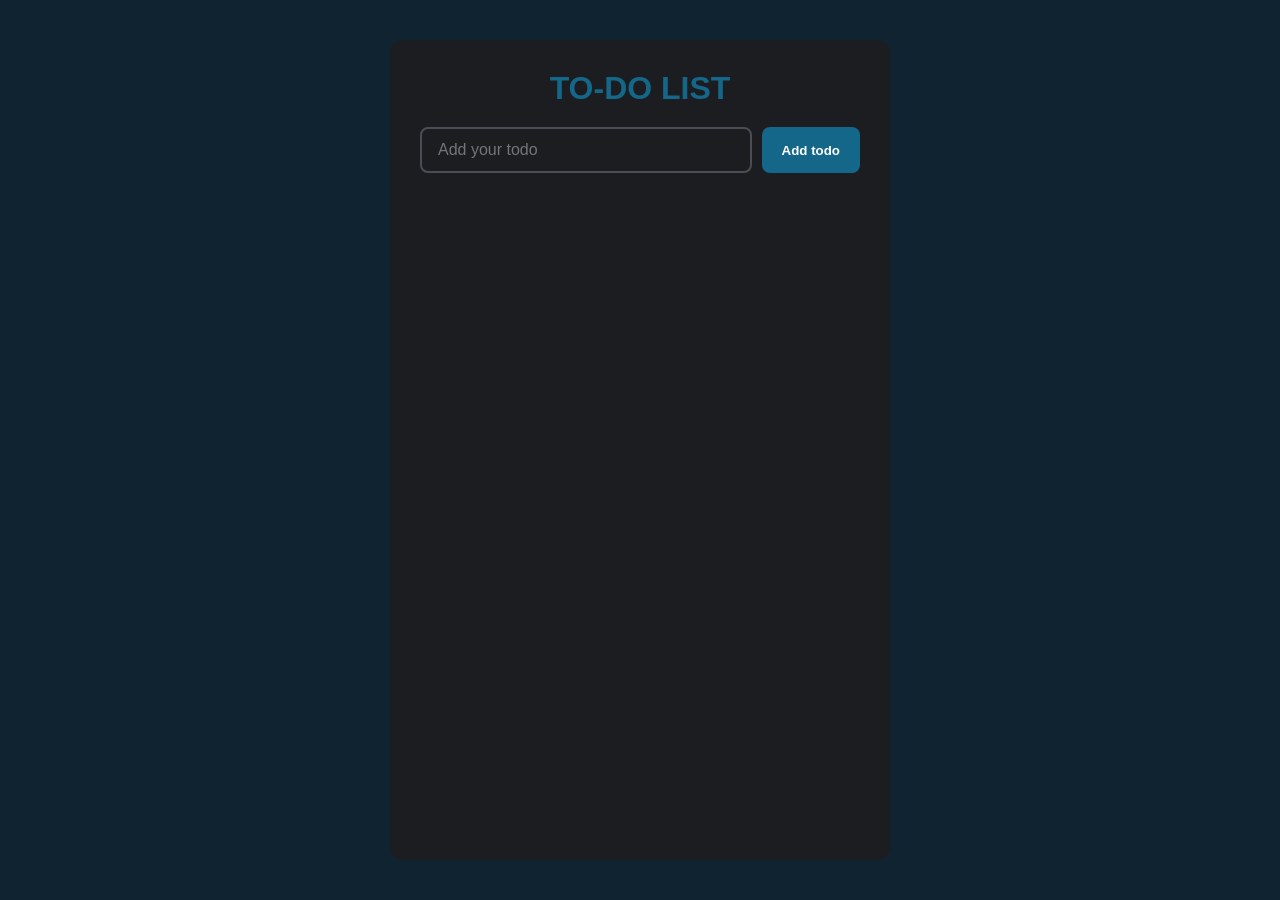
==== index.html @ 82305c31 "commit ke-2" ====
<!DOCTYPE html>
<html lang="en">

	<head>
		<meta charset="UTF-8">
		<meta name="viewport" content="width=device-width, initial-scale=1">
		<title>ToDo-app</title>
		<link href="css/style.css" rel="stylesheet">
		<script src="script.js" defer></script>
	</head>

	<body>
		<div class="wrapper">
			<section class="todo">
				<h2>To-do list</h2>
				<div class="input">
					<form>
						<input type="text" name="input-field" value="" placeholder="Add your todo" class="todo-input">
						<button class="btn" type="submit">Add todo</button>
					</form>
				</div>
				<ul id="todo-list">
					<li class="todo">
						<input type="checkbox" id="todo-1">
						<label for="todo-1" class="costum-checkbox">
							<svg xmlns="http://www.w3.org/2000/svg" height="24px" viewBox="0 -960 960 960" width="24px" fill="#e3e3e3"><path d="M400-304 240-464l56-56 104 104 264-264 56 56-320 320Z"/></svg>
						</label>
						<label for="todo-1" class="todo-text">kelarin tugas web programming</label>
						<button class="delete-button">
							<svg xmlns="http://www.w3.org/2000/svg" height="24px" viewBox="0 -960 960 960" width="24px" fill="#222222">
								<path d="M280-120q-33 0-56.5-23.5T200-200v-520h-40v-80h200v-40h240v40h200v80h-40v520q0 33-23.5 56.5T680-120H280Zm400-600H280v520h400v-520ZM360-280h80v-360h-80v360Zm160 0h80v-360h-80v360ZM280-720v520-520Z"/>
							</svg>
						</button>
					</li>
					<li class="todo">
						<input type="checkbox" id="todo-2">
						<label for="todo-2" class="costum-checkbox">
							<svg xmlns="http://www.w3.org/2000/svg" height="24px" viewBox="0 -960 960 960" width="24px" fill="#FFe3e3"><path d="M400-304 240-464l56-56 104 104 264-264 56 56-320 320Z"/></svg>
						</label>
						<label for="todo-2" class="todo-text">kelarin tugas web programming</label>
						<button class="delete-button">
							<svg xmlns="http://www.w3.org/2000/svg" height="24px" viewBox="0 -960 960 960" width="24px" fill="#222222">
								<path d="M280-120q-33 0-56.5-23.5T200-200v-520h-40v-80h200v-40h240v40h200v80h-40v520q0 33-23.5 56.5T680-120H280Zm400-600H280v520h400v-520ZM360-280h80v-360h-80v360Zm160 0h80v-360h-80v360ZM280-720v520-520Z"/>
							</svg>
						</button>
					</li>
				</ul>
			</section>
		</div>
	</body>
</html>
---- css/style.css ----
:root {
	--background: #0f2331;
	--primary-color: #1c1d20;
	--secondary-color: #4a4d56;
	--accent-color: #146789;
	--text-color: #f0f0f0;
}

* {
	margin: 0;
	padding: 0;
	box-sizing: border-box;
	font-family: Arial, sans-serif;
}

body {
	min-height: 100vh;
	padding: 40px 20px;
	background: var(--background);
	color: var(--text-color);
	display: flex;
	justify-content: center;
}

/* Card Container */
.wrapper {
	width: 500px;
	max-width: 100%;
	background: var(--primary-color);
	padding: 30px;
	border-radius: 12px;
}

/* Ensure section layout is strictly vertical */
.todo {
	display: flex;
	flex-direction: column;
	gap: 20px;
}

h2 {
	font-size: 2rem;
	font-weight: 800;
	text-transform: uppercase;
	text-align: center;
	color: var(--accent-color);
}

/* Input Form Stacked */
.input form {
	display: flex;
	gap: 10px;
}

.todo-input {
	flex: 1;
	padding: 12px 16px;
	background: transparent;
	border: 2px solid var(--secondary-color);
	border-radius: 8px;
	font: inherit;
	color: var(--text-color);
	outline: none;
}

.todo-input:focus {
	border-color: var(--accent-color);
}

.btn {
	padding: 12px 20px;
	background: var(--accent-color);
	color: #fff;
	border: none;
	border-radius: 8px;
	font-weight: bold;
	cursor: pointer;
	white-space: nowrap;
}

/* Todo List Below Form */
#todo-list {
	list-style: none;
	display: flex;
	flex-direction: column;
	gap: 12px;
}

.todo-list-item,
li.todo {
	display: flex;
	align-items: center;
	gap: 12px;
	background: #3f3f3f;
	padding: 12px 16px;
	border-radius: 8px;
}

.todo-text {
	flex: 1;
	word-break: break-word;
}

/* Hide raw checkbox */
li.todo input[type="checkbox"] {
	display: none;
}

/* Custom Circle Checkbox */
.costum-checkbox {
	width: 22px;
	height: 22px;
	min-width: 22px;
	border: 2px solid var(--secondary-color);
	border-radius: 50%;
	display: flex;
	align-items: center;
	justify-content: center;
	cursor: pointer;
}

.costum-checkbox svg {
	display: none;
}

li.todo input[type="checkbox"]:checked+.costum-checkbox {
	background: var(--accent-color);
	border-color: var(--accent-color);
}

li.todo input[type="checkbox"]:checked+.costum-checkbox svg {
	display: block;
}

li.todo input[type="checkbox"]:checked~.todo-text {
	text-decoration: line-through;
	opacity: 0.5;
}

.delete-button {
	background: none;
	color: indianred;
	border: none;
	cursor: pointer;
	display: flex;
	align-items: center;
	opacity: 0.7;
}

.delete-button:hover {
	opacity: 1;
}
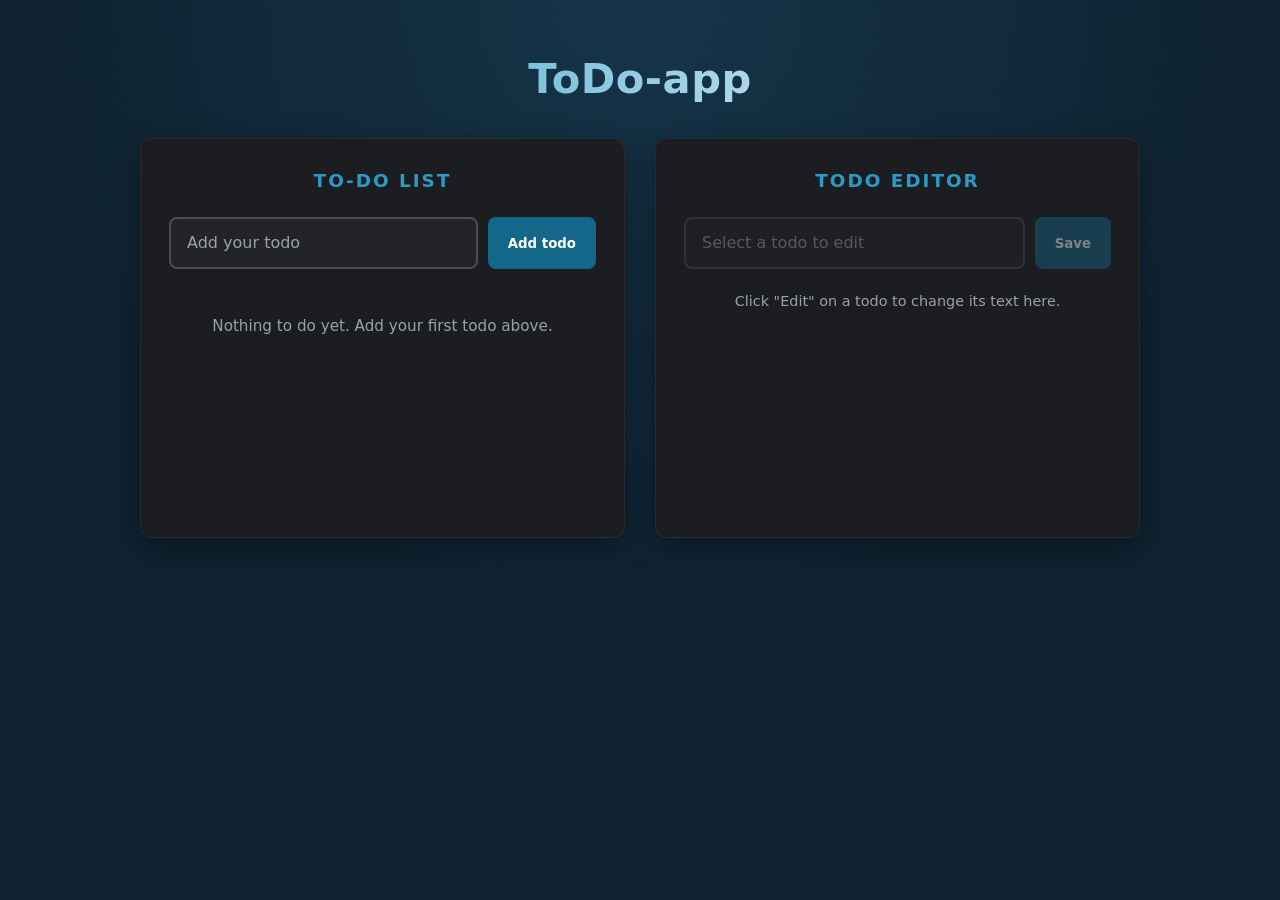
==== commit 495ff4d3: "tugas e04" ====
--- a/index.html
+++ b/index.html
@@ -10,42 +10,30 @@
 	</head>
 
 	<body>
-		<div class="wrapper">
-			<section class="todo">
+		<header>
+			<h1>ToDo-app</h1>
+		</header>
+		<main class="wrapper">
+			<section class="todo-list-panel">
 				<h2>To-do list</h2>
 				<div class="input">
-					<form>
-						<input type="text" name="input-field" value="" placeholder="Add your todo" class="todo-input">
+					<form id="add-form">
+						<input type="text" id="add-input" placeholder="Add your todo" class="todo-input" autocomplete="off">
 						<button class="btn" type="submit">Add todo</button>
 					</form>
 				</div>
-				<ul id="todo-list">
-					<li class="todo">
-						<input type="checkbox" id="todo-1">
-						<label for="todo-1" class="costum-checkbox">
-							<svg xmlns="http://www.w3.org/2000/svg" height="24px" viewBox="0 -960 960 960" width="24px" fill="#e3e3e3"><path d="M400-304 240-464l56-56 104 104 264-264 56 56-320 320Z"/></svg>
-						</label>
-						<label for="todo-1" class="todo-text">kelarin tugas web programming</label>
-						<button class="delete-button">
-							<svg xmlns="http://www.w3.org/2000/svg" height="24px" viewBox="0 -960 960 960" width="24px" fill="#222222">
-								<path d="M280-120q-33 0-56.5-23.5T200-200v-520h-40v-80h200v-40h240v40h200v80h-40v520q0 33-23.5 56.5T680-120H280Zm400-600H280v520h400v-520ZM360-280h80v-360h-80v360Zm160 0h80v-360h-80v360ZM280-720v520-520Z"/>
-							</svg>
-						</button>
-					</li>
-					<li class="todo">
-						<input type="checkbox" id="todo-2">
-						<label for="todo-2" class="costum-checkbox">
-							<svg xmlns="http://www.w3.org/2000/svg" height="24px" viewBox="0 -960 960 960" width="24px" fill="#FFe3e3"><path d="M400-304 240-464l56-56 104 104 264-264 56 56-320 320Z"/></svg>
-						</label>
-						<label for="todo-2" class="todo-text">kelarin tugas web programming</label>
-						<button class="delete-button">
-							<svg xmlns="http://www.w3.org/2000/svg" height="24px" viewBox="0 -960 960 960" width="24px" fill="#222222">
-								<path d="M280-120q-33 0-56.5-23.5T200-200v-520h-40v-80h200v-40h240v40h200v80h-40v520q0 33-23.5 56.5T680-120H280Zm400-600H280v520h400v-520ZM360-280h80v-360h-80v360Zm160 0h80v-360h-80v360ZM280-720v520-520Z"/>
-							</svg>
-						</button>
-					</li>
-				</ul>
+				<ul id="todo-list"></ul>
 			</section>
-		</div>
+			<section class="todo-editor-panel">
+				<h2>Todo Editor</h2>
+				<div class="input">
+					<form id="editor-form">
+						<input type="text" id="editor-input" placeholder="Select a todo to edit" class="todo-input" autocomplete="off" disabled>
+						<button class="btn" id="editor-save" type="submit" disabled>Save</button>
+					</form>
+				</div>
+				<p id="editor-hint" class="hint">Click "Edit" on a todo to change its text here.</p>
+			</section>
+		</main>
 	</body>
 </html>
--- a/css/style.css
+++ b/css/style.css
@@ -1,70 +1,122 @@
 :root {
 	--background: #0f2331;
 	--primary-color: #1c1d20;
+	--surface-hover: #25272c;
 	--secondary-color: #4a4d56;
 	--accent-color: #146789;
+	--accent-light: #2a9bc7;
+	--danger-color: #e5707a;
 	--text-color: #f0f0f0;
+	--text-muted: #9aa0ab;
+
+	--radius: 12px;
+	--radius-sm: 8px;
+	--shadow: 0 10px 30px rgba(0, 0, 0, 0.35);
+	--transition: 0.18s ease;
 }
 
 * {
 	margin: 0;
 	padding: 0;
 	box-sizing: border-box;
-	font-family: Arial, sans-serif;
+	font-family: "Segoe UI", system-ui, -apple-system, Arial, sans-serif;
 }
 
 body {
 	min-height: 100vh;
-	padding: 40px 20px;
-	background: var(--background);
+	padding: 48px 20px;
+	background: radial-gradient(circle at top, #163449 0%, var(--background) 55%);
+	background-attachment: fixed;
 	color: var(--text-color);
 	display: flex;
-	justify-content: center;
-}
-
-/* Card Container */
+	flex-direction: column;
+	align-items: center;
+	line-height: 1.5;
+}
+
+header {
+	width: min(1000px, 100%);
+	margin-bottom: 28px;
+	text-align: center;
+}
+
+header h1 {
+	font-size: clamp(1.8rem, 4vw, 2.6rem);
+	font-weight: 800;
+	letter-spacing: 0.5px;
+	background: linear-gradient(90deg, var(--accent-light), #fff);
+	-webkit-background-clip: text;
+	background-clip: text;
+	color: transparent;
+}
+
 .wrapper {
-	width: 500px;
-	max-width: 100%;
+	display: grid;
+	grid-template-columns: 1fr 1fr;
+	gap: 30px;
+	width: min(1000px, 100%);
+	align-items: start;
+}
+
+@media (max-width: 700px) {
+	body {
+		padding: 28px 14px;
+	}
+
+	.wrapper {
+		grid-template-columns: 1fr;
+	}
+}
+
+.todo-list-panel,
+.todo-editor-panel {
 	background: var(--primary-color);
-	padding: 30px;
-	border-radius: 12px;
-}
-
-/* Ensure section layout is strictly vertical */
-.todo {
-	display: flex;
-	flex-direction: column;
-	gap: 20px;
+	padding: 28px;
+	border: 1px solid rgba(255, 255, 255, 0.06);
+	border-radius: var(--radius);
+	box-shadow: var(--shadow);
+	min-height: 400px;
 }
 
 h2 {
-	font-size: 2rem;
+	font-size: 1.15rem;
 	font-weight: 800;
+	letter-spacing: 2px;
 	text-transform: uppercase;
 	text-align: center;
-	color: var(--accent-color);
-}
-
-/* Input Form Stacked */
+	color: var(--accent-light);
+}
+
 .input form {
 	display: flex;
 	gap: 10px;
+	margin: 22px 0;
 }
 
 .todo-input {
 	flex: 1;
+	min-width: 0;
 	padding: 12px 16px;
-	background: transparent;
+	background: rgba(255, 255, 255, 0.03);
 	border: 2px solid var(--secondary-color);
-	border-radius: 8px;
+	border-radius: var(--radius-sm);
 	font: inherit;
 	color: var(--text-color);
 	outline: none;
+	transition:
+		border-color var(--transition),
+		background var(--transition),
+		box-shadow var(--transition);
+}
+
+.todo-input::placeholder {
+	color: var(--text-muted);
 }
 
 .todo-input:focus {
 	border-color: var(--accent-color);
+	background: rgba(20, 103, 137, 0.08);
+	box-shadow: 0 0 0 3px rgba(20, 103, 137, 0.25);
 }
 
 .btn {
@@ -72,81 +124,183 @@
 	background: var(--accent-color);
 	color: #fff;
 	border: none;
-	border-radius: 8px;
-	font-weight: bold;
+	border-radius: var(--radius-sm);
+	font-weight: 700;
 	cursor: pointer;
 	white-space: nowrap;
-}
-
-/* Todo List Below Form */
+	transition:
+		background var(--transition),
+		transform var(--transition);
+}
+
+.btn:hover:not(:disabled) {
+	background: var(--accent-light);
+}
+
+.btn:active:not(:disabled) {
+	transform: scale(0.97);
+}
+
+.todo-input:disabled,
+.btn:disabled {
+	opacity: 0.45;
+	cursor: not-allowed;
+}
+
 #todo-list {
 	list-style: none;
 	display: flex;
 	flex-direction: column;
-	gap: 12px;
-}
-
-.todo-list-item,
-li.todo {
+	gap: 10px;
+}
+
+#todo-list:empty::before {
+	content: "Nothing to do yet. Add your first todo above.";
+	display: block;
+	padding: 24px 0;
+	text-align: center;
+	color: var(--text-muted);
+	font-size: 0.95rem;
+}
+
+.todo-item {
 	display: flex;
 	align-items: center;
 	gap: 12px;
-	background: #3f3f3f;
-	padding: 12px 16px;
-	border-radius: 8px;
+	padding: 10px 12px;
+	background: rgba(255, 255, 255, 0.03);
+	border: 1px solid transparent;
+	border-radius: var(--radius-sm);
+	transition:
+		background var(--transition),
+		border-color var(--transition);
+}
+
+.todo-item:hover {
+	background: var(--surface-hover);
+	border-color: rgba(255, 255, 255, 0.08);
 }
 
 .todo-text {
 	flex: 1;
+	cursor: pointer;
 	word-break: break-word;
-}
-
-/* Hide raw checkbox */
-li.todo input[type="checkbox"] {
-	display: none;
-}
-
-/* Custom Circle Checkbox */
+	transition: opacity var(--transition);
+}
+
+/* hide raw checkbox */
+.todo-item input[type="checkbox"] {
+	position: absolute;
+	width: 1px;
+	height: 1px;
+	opacity: 0;
+	overflow: hidden;
+	clip: rect(0 0 0 0);
+}
+
+/* costum circle checkbox */
 .costum-checkbox {
-	width: 22px;
-	height: 22px;
-	min-width: 22px;
+	width: 24px;
+	height: 24px;
+	min-width: 24px;
 	border: 2px solid var(--secondary-color);
 	border-radius: 50%;
 	display: flex;
 	align-items: center;
 	justify-content: center;
 	cursor: pointer;
+	transition:
+		background var(--transition),
+		border-color var(--transition);
+}
+
+.costum-checkbox:hover {
+	border-color: var(--accent-light);
 }
 
 .costum-checkbox svg {
 	display: none;
-}
-
-li.todo input[type="checkbox"]:checked+.costum-checkbox {
+	width: 18px;
+	height: 18px;
+	fill: #fff;
+}
+
+.todo-item input[type="checkbox"]:checked+.costum-checkbox {
 	background: var(--accent-color);
 	border-color: var(--accent-color);
 }
 
-li.todo input[type="checkbox"]:checked+.costum-checkbox svg {
+.todo-item input[type="checkbox"]:checked+.costum-checkbox svg {
 	display: block;
 }
 
-li.todo input[type="checkbox"]:checked~.todo-text {
+.todo-item input[type="checkbox"]:checked~.todo-text {
 	text-decoration: line-through;
 	opacity: 0.5;
 }
 
+.todo-item input[type="checkbox"]:focus-visible+.costum-checkbox {
+	outline: 2px solid var(--accent-light);
+	outline-offset: 2px;
+}
+
+.edit-button {
+	background: none;
+	border: 1px solid var(--secondary-color);
+	color: var(--text-color);
+	border-radius: 6px;
+	padding: 4px 12px;
+	font-size: 0.85rem;
+	cursor: pointer;
+	transition:
+		border-color var(--transition),
+		color var(--transition);
+}
+
+.edit-button:hover {
+	border-color: var(--accent-light);
+	color: var(--accent-light);
+}
+
 .delete-button {
 	background: none;
-	color: indianred;
 	border: none;
+	color: var(--danger-color);
 	cursor: pointer;
 	display: flex;
 	align-items: center;
-	opacity: 0.7;
+	padding: 4px;
+	border-radius: 6px;
+	opacity: 0.6;
+	transition:
+		opacity var(--transition),
+		background var(--transition);
+}
+
+.delete-button svg {
+	fill: currentColor;
 }
 
 .delete-button:hover {
 	opacity: 1;
-}
+	background: rgba(229, 112, 122, 0.12);
+}
+
+.edit-button:focus-visible,
+.delete-button:focus-visible,
+.btn:focus-visible {
+	outline: 2px solid var(--accent-light);
+	outline-offset: 2px;
+}
+
+.hint {
+	color: var(--text-muted);
+	font-size: 0.9rem;
+	text-align: center;
+}
+
+@media (prefers-reduced-motion: reduce) {
+	* {
+		transition: none !important;
+	}
+}
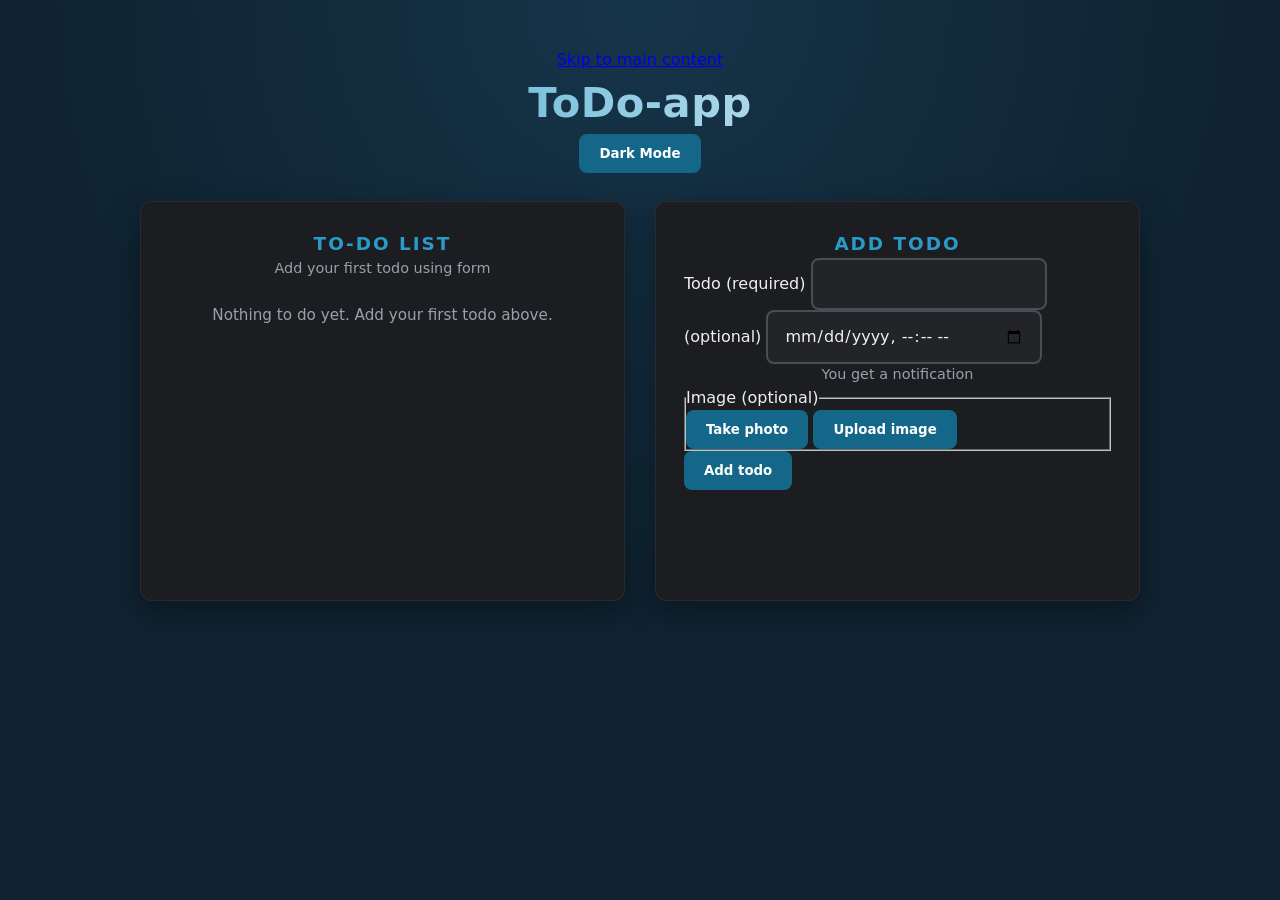
==== commit cf331d1c: "Tambahin kamera dan tambahin skip main content di index html" ====
--- a/index.html
+++ b/index.html
@@ -5,35 +5,95 @@
 		<meta charset="UTF-8">
 		<meta name="viewport" content="width=device-width, initial-scale=1">
 		<title>ToDo-app</title>
+		<!-- apply saved theme -->
+		<script>
+			(function(){
+				var theme;
+				try{theme=localStorage.getItem("todo-theme");}catch(e){}
+				if(theme!=="light" && theme !== "dark"){
+					theme = window.matchMedia("(prefers-color-scheme: light)")?"light":"dark";
+				}
+				document.documentElement.dataset.theme = theme;
+			})();
+		</script>
+
 		<link href="css/style.css" rel="stylesheet">
 		<script src="script.js" defer></script>
 	</head>
 
 	<body>
-		<header>
+		<a href="main" class="skip-link">Skip to main content</a>
+		<header class="app-header">
 			<h1>ToDo-app</h1>
+			<button type="button" id="theme-toogle" class="btn btn-secondary" aria-pressed="false">
+				Dark Mode
+			</button>
 		</header>
 		<main class="wrapper">
-			<section class="todo-list-panel">
-				<h2>To-do list</h2>
-				<div class="input">
-					<form id="add-form">
-						<input type="text" id="add-input" placeholder="Add your todo" class="todo-input" autocomplete="off">
-						<button class="btn" type="submit">Add todo</button>
-					</form>
-				</div>
+			<section class="todo-list-panel" aria-labelledby="list-heading">
+				<h2 id="list-heading">To-do list</h2>
+				<p id="empty-message" class="hint">Add your first todo using form</p>
 				<ul id="todo-list"></ul>
 			</section>
-			<section class="todo-editor-panel">
-				<h2>Todo Editor</h2>
-				<div class="input">
-					<form id="editor-form">
-						<input type="text" id="editor-input" placeholder="Select a todo to edit" class="todo-input" autocomplete="off" disabled>
-						<button class="btn" id="editor-save" type="submit" disabled>Save</button>
-					</form>
+
+			<section class="todo-editor-panel" aria-labelledby="form-heading">
+				<h2 id="form-heading">Add todo</h2>
+				<form id="todo-form" novalidate>
+					<div class="field">
+						<label for="todo-input">
+							Todo <span class="meta-label">(required)</span>
+						</label>
+						<input type="text" id="todo-input" class="todo-input" autocomplete="off" aria-required="true" aria-describedby="todo-error">
+						<p class="todo-error" id="error" role="alert"></p>
+					</div>
+					<div class="field">
+						<label for="remind-input"><span class="meta-label">(optional)</span></label>
+						<input type="datetime-local" id="remind-input" class="todo-input" aria-describedby="remind-hint remind-error">
+						<p id="remind-hint" class="hint">You get a notification</p>
+						<p id="remind-error" class="error" role="alert"></p>
+					</div>
+
+					<fieldset class="field">
+						<legend>Image <span class="meta-label">(optional)</span></legend>
+						<div class="button-row">
+							<button id="camera-btn" class="btn btn-secondary">Take photo</button>
+							<button id="upload-btn" class="btn btn-seoncary">Upload image</button>
+						</div>
+						<input type="file" id="file-input" accept="image/*" hidden>
+						<p id="image-error" class="error" role="alert"></p>
+
+						<div id="image-preview" class="image-preview" hidden>
+							<img src="Temp" alt="Preview of the attached img" id="preview-img">
+							<div class="field">
+								<label for="alt-input">Image description</label>
+								<input type="text" id="alt-input" class="todo-input" autocomplete="off" aria-describedby="alt-hint">
+								<p id="alt-hint" class="hint">Write description image</p>
+							</div>
+							<button id="remove-image-btn" class="btn btn-secondary">Remove image</button>
+						</div>
+					</fieldset>
+
+					<div class="button-row">
+						<button type="submit" id="submit-btn" class="btn">Add todo</button>
+						<button type="button" id="cancel-btn" class="btn btn-secondary" hidden>Cancel</button>
+					</div>
+				</form>
+				<div class="notif-box">
+					<p id="notif-status" class="hint"></p>
+					<button type="button" id="notif-btn" class="btn btn-secondary" hidden>Enable notifications</button>
 				</div>
-				<p id="editor-hint" class="hint">Click "Edit" on a todo to change its text here.</p>
 			</section>
 		</main>
+
+		<dialog id="camera-dialog" aria-labelledby="camera-title">
+			<h2 id="camera-title">Take aphoto</h2>
+			<video id="camera-video" autoplay muted aria-label="Live camera preview"></video>
+			<div class="button-row">
+				<button type="button" id="capture-btn" class="btn">Capture photo</button>
+				<button type="button" id="camera-blose-btn" class="btn btn-secondary">Cancel</button>
+			</div>
+		</dialog>
+		<div id="status" class="sr-only" role="status" aria-live="polite" aria-atomic="true"></div>
+		<canvas id="capture-canvas" hidden></canvas>
 	</body>
 </html>
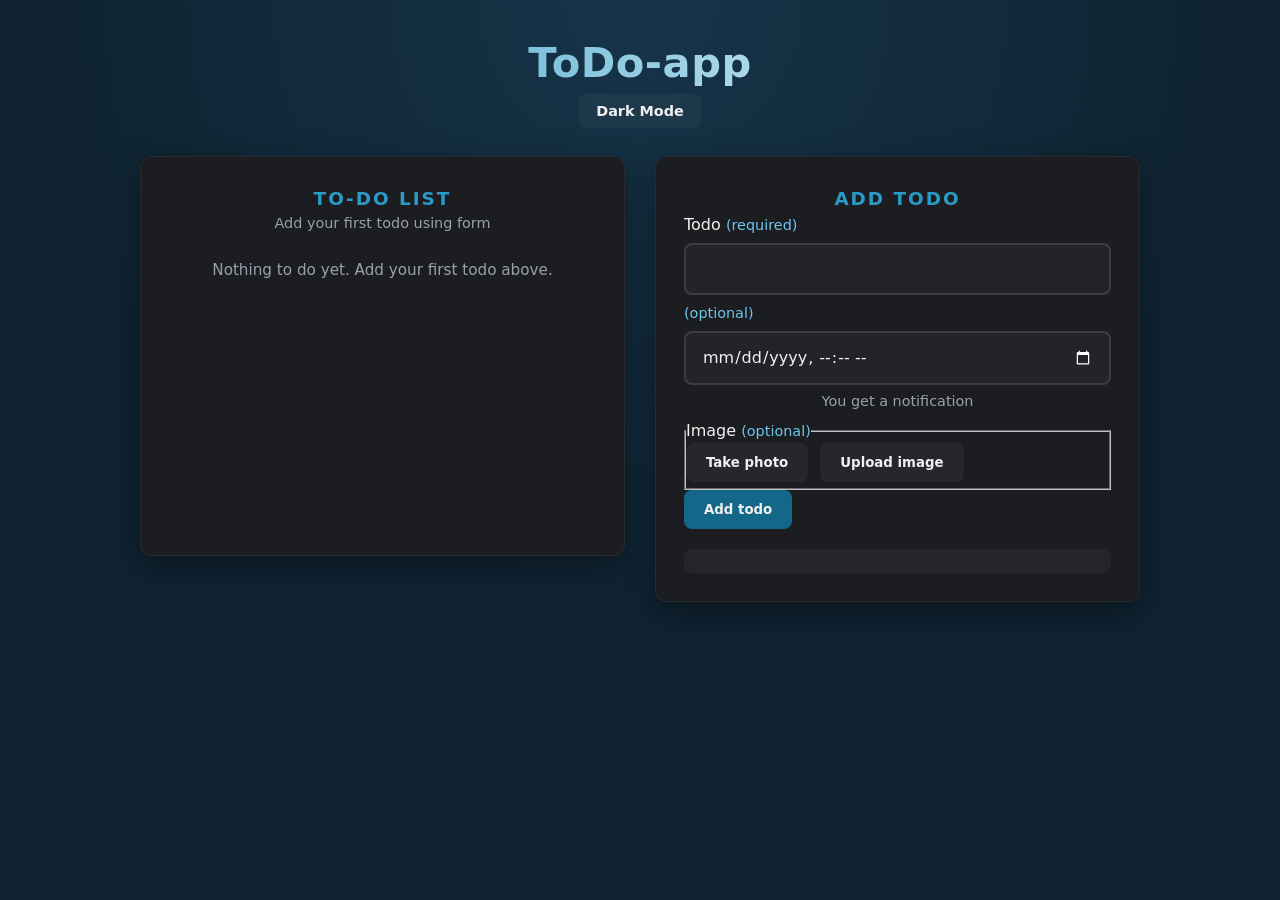
==== commit b136bee9: "masi ngebug" ====
--- a/index.html
+++ b/index.html
@@ -22,7 +22,7 @@
 	</head>
 
 	<body>
-		<a href="main" class="skip-link">Skip to main content</a>
+		<a href="#main" class="skip-link">Skip to main content</a>
 		<header class="app-header">
 			<h1>ToDo-app</h1>
 			<button type="button" id="theme-toogle" class="btn btn-secondary" aria-pressed="false">
@@ -44,7 +44,7 @@
 							Todo <span class="meta-label">(required)</span>
 						</label>
 						<input type="text" id="todo-input" class="todo-input" autocomplete="off" aria-required="true" aria-describedby="todo-error">
-						<p class="todo-error" id="error" role="alert"></p>
+						<p class="todo-error" id="todo-error" role="alert"></p>
 					</div>
 					<div class="field">
 						<label for="remind-input"><span class="meta-label">(optional)</span></label>
@@ -57,7 +57,7 @@
 						<legend>Image <span class="meta-label">(optional)</span></legend>
 						<div class="button-row">
 							<button id="camera-btn" class="btn btn-secondary">Take photo</button>
-							<button id="upload-btn" class="btn btn-seoncary">Upload image</button>
+							<button id="upload-btn" class="btn btn-secondary">Upload image</button>
 						</div>
 						<input type="file" id="file-input" accept="image/*" hidden>
 						<p id="image-error" class="error" role="alert"></p>
@@ -86,11 +86,11 @@
 		</main>
 
 		<dialog id="camera-dialog" aria-labelledby="camera-title">
-			<h2 id="camera-title">Take aphoto</h2>
+			<h2 id="camera-title">Take a photo</h2>
 			<video id="camera-video" autoplay muted aria-label="Live camera preview"></video>
 			<div class="button-row">
 				<button type="button" id="capture-btn" class="btn">Capture photo</button>
-				<button type="button" id="camera-blose-btn" class="btn btn-secondary">Cancel</button>
+				<button type="button" id="camera-close-btn" class="btn btn-secondary">Cancel</button>
 			</div>
 		</dialog>
 		<div id="status" class="sr-only" role="status" aria-live="polite" aria-atomic="true"></div>
--- a/css/style.css
+++ b/css/style.css
@@ -1,17 +1,49 @@
-:root {
+:root,
+:root[data-theme="dark"] {
+	color-scheme: dark;
 	--background: #0f2331;
+	--bg-glow: #163449;
 	--primary-color: #1c1d20;
+	--surface: rgba(255, 255, 255, 0.04);
 	--surface-hover: #25272c;
-	--secondary-color: #4a4d56;
+	--border: rgba(255, 255, 255, 0.012);
+	--border-strong: #868c98;
 	--accent-color: #146789;
 	--accent-light: #2a9bc7;
+	--accent-hover: #17728f;
+	--accent-text: #6cc6ec;
+	--secondary-color: #3d3d3f;
 	--danger-color: #e5707a;
+	--focus-ring: #8fd6f5;
 	--text-color: #f0f0f0;
 	--text-muted: #9aa0ab;
-
+	--shadow: 0 10px 30px rgba(0, 0, 0, 0.35);
+}
+
+:root[data-theme="white"] {
+	color-scheme: light;
+	--background: #e9f0f5;
+	--bg-glow: #ffffff;
+	--primary-color: #ffffff;
+	--surface: #f4f7fa;
+	--surface-hover: #e8eef4;
+	--border: #cdd6df;
+	--border-strong: #66727f;
+	--accent-color: #0b5f80;
+	--accent-hover: #084a64;
+	--accent-text: #0b5f80;
+	--btn-text: #ffffff;
+	--secondary-color: #b0b0b0;
+	--text-color: #14202b;
+	--text-muted: #455261;
+	--danger-color: #b3261e;
+	--focus-ring: #0b5f80;
+	--shadow: 0 10px 30px rgba(15, 35, 49, 0.12);
+}
+
+:root {
 	--radius: 12px;
 	--radius-sm: 8px;
-	--shadow: 0 10px 30px rgba(0, 0, 0, 0.35);
 	--transition: 0.18s ease;
 }
 
@@ -22,9 +54,13 @@
 	font-family: "Segoe UI", system-ui, -apple-system, Arial, sans-serif;
 }
 
+[hidden] {
+	display: none !important;
+}
+
 body {
 	min-height: 100vh;
-	padding: 48px 20px;
+	padding: 32px 20px 48px;
 	background: radial-gradient(circle at top, #163449 0%, var(--background) 55%);
 	background-attachment: fixed;
 	color: var(--text-color);
@@ -32,6 +68,45 @@
 	flex-direction: column;
 	align-items: center;
 	line-height: 1.5;
+}
+
+:focus-visible {
+	outline: 3px solid var(--focus-ring);
+	outline-offset: 2px;
+}
+
+main:focus {
+	outline: none;
+}
+
+.sr-only {
+	position: absolute;
+	width: 1px;
+	height: 1px;
+	margin: -1px;
+	padding: 0;
+	overflow: hidden;
+	clip: rect(0 0 0 0);
+	white-space: nowrap;
+	border: 0;
+}
+
+.skip-link {
+	position: absolute;
+	top: -60px;
+	left: 16px;
+	z-index: 100;
+	padding: 10px 16px;
+	background: var(--accent-color);
+	color: var(--btn-text);
+	border-radius: var(--radius-sm);
+	font-weight: 700;
+	text-decoration: none;
+	transition: top var(--transition);
+}
+
+.skip-link:focus {
+	top: 12px;
 }
 
 header {
@@ -50,6 +125,37 @@
 	color: transparent;
 }
 
+.btn {
+	padding: 12px 20px;
+	background: var(--accent-color);
+	color: var(--btn-text);
+	border: none;
+	border-radius: var(--radius-sm);
+	font-weight: 700;
+	cursor: pointer;
+	white-space: nowrap;
+	transition:
+		background var(--transition),
+		transform var(--transition);
+}
+
+.btn:hover:not(:disabled) {
+	background: var(--accent-light);
+}
+
+.btn:active:not(:disabled) {
+	transform: scale(0.97);
+}
+
+.btn-secondary {
+	background: var(--surface-hover);
+	color: var(--text-color);
+}
+
+.btn-secondary:hover:not(:disabled) {
+	background: var(--border-strong);
+}
+
 .wrapper {
 	display: grid;
 	grid-template-columns: 1fr 1fr;
@@ -87,14 +193,25 @@
 	color: var(--accent-light);
 }
 
-.input form {
-	display: flex;
-	gap: 10px;
-	margin: 22px 0;
+/* Form styles */
+.todo-form {
+	display: flex;
+	flex-direction: column;
+	gap: 18px;
+}
+
+.field {
+	display: flex;
+	flex-direction: column;
+	gap: 6px;
+}
+
+.meta-label {
+	color: var(--accent-text);
+	font-size: 0.9rem;
 }
 
 .todo-input {
-	flex: 1;
 	min-width: 0;
 	padding: 12px 16px;
 	background: rgba(255, 255, 255, 0.03);
@@ -119,34 +236,121 @@
 	box-shadow: 0 0 0 3px rgba(20, 103, 137, 0.25);
 }
 
-.btn {
-	padding: 12px 20px;
+.todo-input:disabled {
+	opacity: 0.45;
+}
+
+/* Error messages */
+.todo-error,
+.error {
+	color: var(--danger-color);
+	font-size: 0.85rem;
+	margin-left: 2px;
+}
+
+/* Button row */
+.button-row {
+	display: flex;
+	gap: 12px;
+	align-items: center;
+}
+
+/* Image preview */
+.image-preview {
+	background: rgba(255, 255, 255, 0.05);
+	border: 1px solid var(--secondary-color);
+	border-radius: var(--radius-sm);
+	padding: 12px;
+	text-align: center;
+}
+
+.image-preview img {
+	max-width: 100%;
+	max-height: 200px;
+	object-fit: contain;
+	border-radius: var(--radius-sm);
+	margin-bottom: 10px;
+}
+
+.image-preview input[type="text"] {
+	min-width: 0;
+	padding: 8px 12px;
+	background: rgba(255, 255, 255, 0.03);
+	border: 1px solid var(--secondary-color);
+	border-radius: var(--radius-sm);
+	font: inherit;
+	color: var(--text-color);
+}
+
+.image-preview input[type="text"]:focus {
+	border-color: var(--accent-color);
+	background: rgba(20, 103, 137, 0.08);
+	box-shadow: 0 0 0 3px rgba(20, 103, 137, 0.25);
+}
+
+/* Notification box */
+.notif-box {
+	margin-top: 20px;
+	padding: 12px;
+	background: var(--surface);
+	border-radius: var(--radius-sm);
+	text-align: center;
+}
+
+.notif-status {
+	margin-bottom: 10px;
+}
+
+#notif-btn {
 	background: var(--accent-color);
-	color: #fff;
+	color: var(--btn-text);
 	border: none;
-	border-radius: var(--radius-sm);
-	font-weight: 700;
-	cursor: pointer;
-	white-space: nowrap;
-	transition:
-		background var(--transition),
-		transform var(--transition);
-}
-
-.btn:hover:not(:disabled) {
+	padding: 10px 18px;
+	border-radius: var(--radius-sm);
+	font-weight: 600;
+	cursor: pointer;
+	transition: background var(--transition);
+}
+
+#notif-btn:hover {
 	background: var(--accent-light);
 }
 
-.btn:active:not(:disabled) {
-	transform: scale(0.97);
-}
-
-.todo-input:disabled,
-.btn:disabled {
-	opacity: 0.45;
-	cursor: not-allowed;
-}
-
+/* Camera dialog */
+dialog {
+	background: var(--primary-color);
+	color: var(--text-color);
+	border: 1px solid var(--border-strong);
+	border-radius: var(--radius);
+	padding: 20px;
+	max-width: 500px;
+	width: 90%;
+}
+
+dialog h2 {
+	font-size: 1.3rem;
+	margin-bottom: 16px;
+	text-align: center;
+	text-transform: none;
+	letter-spacing: 0;
+}
+
+dialog video {
+	width: 100%;
+	height: 300px;
+	object-fit: cover;
+	border-radius: var(--radius-sm);
+	margin-bottom: 16px;
+	background: #000;
+}
+
+dialog .button-row {
+	display: flex;
+	gap: 12px;
+	justify-content: center;
+}
+
+/* Todo list */
 #todo-list {
 	list-style: none;
 	display: flex;
@@ -181,6 +385,13 @@
 	border-color: rgba(255, 255, 255, 0.08);
 }
 
+.todo-main {
+	flex: 1;
+	display: flex;
+	align-items: center;
+	gap: 10px;
+}
+
 .todo-text {
 	flex: 1;
 	cursor: pointer;
@@ -188,18 +399,8 @@
 	transition: opacity var(--transition);
 }
 
-/* hide raw checkbox */
-.todo-item input[type="checkbox"] {
-	position: absolute;
-	width: 1px;
-	height: 1px;
-	opacity: 0;
-	overflow: hidden;
-	clip: rect(0 0 0 0);
-}
-
-/* costum circle checkbox */
-.costum-checkbox {
+/* Custom checkbox */
+.custom-checkbox {
 	width: 24px;
 	height: 24px;
 	min-width: 24px;
@@ -214,23 +415,23 @@
 		border-color var(--transition);
 }
 
-.costum-checkbox:hover {
+.custom-checkbox:hover {
 	border-color: var(--accent-light);
 }
 
-.costum-checkbox svg {
+.custom-checkbox svg {
 	display: none;
 	width: 18px;
 	height: 18px;
 	fill: #fff;
 }
 
-.todo-item input[type="checkbox"]:checked+.costum-checkbox {
+.todo-item input[type="checkbox"]:checked+.custom-checkbox {
 	background: var(--accent-color);
 	border-color: var(--accent-color);
 }
 
-.todo-item input[type="checkbox"]:checked+.costum-checkbox svg {
+.todo-item input[type="checkbox"]:checked+.custom-checkbox svg {
 	display: block;
 }
 
@@ -239,11 +440,21 @@
 	opacity: 0.5;
 }
 
-.todo-item input[type="checkbox"]:focus-visible+.costum-checkbox {
+.todo-item input[type="checkbox"]:focus-visible+.custom-checkbox {
 	outline: 2px solid var(--accent-light);
 	outline-offset: 2px;
 }
 
+/* Todo meta */
+.todo-meta {
+	font-size: 0.8rem;
+	color: var(--text-muted);
+	padding: 4px 8px;
+	background: var(--surface);
+	border-radius: var(--radius-sm);
+}
+
+/* Buttons in todo item */
 .edit-button {
 	background: none;
 	border: 1px solid var(--secondary-color);
@@ -304,3 +515,33 @@
 		transition: none !important;
 	}
 }
+
+/* Theme toggle */
+#theme-toogle {
+	background: var(--surface);
+	color: var(--text-color);
+	border: 1px solid var(--border);
+	padding: 8px 16px;
+	border-radius: var(--radius-sm);
+	cursor: pointer;
+	font-size: 0.9rem;
+	transition:
+		background var(--transition),
+		border-color var(--transition);
+}
+
+#theme-toogle:hover {
+	background: var(--surface-hover);
+	border-color: var(--border-strong);
+}
+
+#theme-toogle[aria-pressed="true"] {
+	background: var(--accent-color);
+	color: var(--btn-text);
+	border-color: var(--accent-color);
+}
+
+/* File input hidden by default */
+#file-input {
+	display: none;
+}
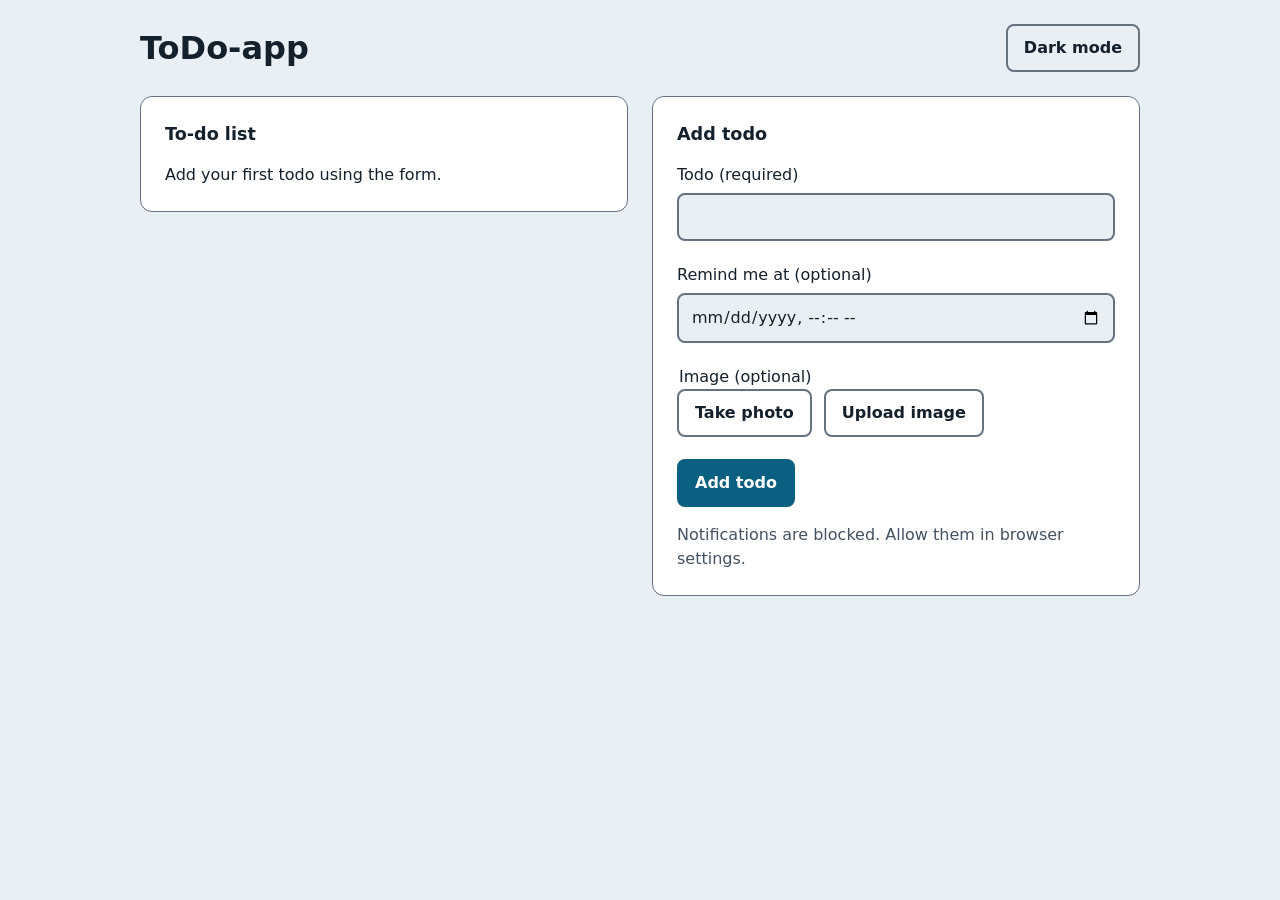
==== commit f6b6a1ac: "fix minor issues" ====
--- a/index.html
+++ b/index.html
@@ -1,85 +1,71 @@
 <!DOCTYPE html>
 <html lang="en">
-
 	<head>
 		<meta charset="UTF-8">
 		<meta name="viewport" content="width=device-width, initial-scale=1">
 		<title>ToDo-app</title>
-		<!-- apply saved theme -->
 		<script>
-			(function(){
-				var theme;
-				try{theme=localStorage.getItem("todo-theme");}catch(e){}
-				if(theme!=="light" && theme !== "dark"){
-					theme = window.matchMedia("(prefers-color-scheme: light)")?"light":"dark";
-				}
-				document.documentElement.dataset.theme = theme;
-			})();
+			// apply saved theme before paint
+			let t; try { t = localStorage.getItem("todo-theme"); } catch {}
+			if (t !== "light" && t !== "dark") t = matchMedia("(prefers-color-scheme: dark)").matches ? "dark" : "light";
+			document.documentElement.dataset.theme = t;
 		</script>
-
-		<link href="css/style.css" rel="stylesheet">
+		<link rel="stylesheet" href="style.css">
 		<script src="script.js" defer></script>
 	</head>
-
 	<body>
 		<a href="#main" class="skip-link">Skip to main content</a>
-		<header class="app-header">
+		<header>
 			<h1>ToDo-app</h1>
-			<button type="button" id="theme-toogle" class="btn btn-secondary" aria-pressed="false">
-				Dark Mode
-			</button>
+			<button type="button" id="theme-toggle" class="btn btn-secondary" aria-pressed="false">Dark mode</button>
 		</header>
-		<main class="wrapper">
-			<section class="todo-list-panel" aria-labelledby="list-heading">
+
+		<main id="main" class="wrapper" tabindex="-1">
+			<section aria-labelledby="list-heading">
 				<h2 id="list-heading">To-do list</h2>
-				<p id="empty-message" class="hint">Add your first todo using form</p>
+				<p id="empty-message">Add your first todo using the form.</p>
 				<ul id="todo-list"></ul>
 			</section>
 
-			<section class="todo-editor-panel" aria-labelledby="form-heading">
+			<section aria-labelledby="form-heading">
 				<h2 id="form-heading">Add todo</h2>
 				<form id="todo-form" novalidate>
 					<div class="field">
-						<label for="todo-input">
-							Todo <span class="meta-label">(required)</span>
-						</label>
-						<input type="text" id="todo-input" class="todo-input" autocomplete="off" aria-required="true" aria-describedby="todo-error">
-						<p class="todo-error" id="todo-error" role="alert"></p>
+						<label for="todo-input">Todo (required)</label>
+						<input type="text" id="todo-input" autocomplete="off" required aria-describedby="todo-error">
+						<p id="todo-error" class="error" role="alert"></p>
 					</div>
+
 					<div class="field">
-						<label for="remind-input"><span class="meta-label">(optional)</span></label>
-						<input type="datetime-local" id="remind-input" class="todo-input" aria-describedby="remind-hint remind-error">
-						<p id="remind-hint" class="hint">You get a notification</p>
+						<label for="remind-input">Remind me at (optional)</label>
+						<input type="datetime-local" id="remind-input" aria-describedby="remind-error">
 						<p id="remind-error" class="error" role="alert"></p>
 					</div>
 
 					<fieldset class="field">
-						<legend>Image <span class="meta-label">(optional)</span></legend>
-						<div class="button-row">
-							<button id="camera-btn" class="btn btn-secondary">Take photo</button>
-							<button id="upload-btn" class="btn btn-secondary">Upload image</button>
+						<legend>Image (optional)</legend>
+						<div class="row">
+							<button type="button" id="camera-btn" class="btn btn-secondary">Take photo</button>
+							<button type="button" id="upload-btn" class="btn btn-secondary">Upload image</button>
 						</div>
 						<input type="file" id="file-input" accept="image/*" hidden>
 						<p id="image-error" class="error" role="alert"></p>
-
-						<div id="image-preview" class="image-preview" hidden>
-							<img src="Temp" alt="Preview of the attached img" id="preview-img">
-							<div class="field">
-								<label for="alt-input">Image description</label>
-								<input type="text" id="alt-input" class="todo-input" autocomplete="off" aria-describedby="alt-hint">
-								<p id="alt-hint" class="hint">Write description image</p>
-							</div>
-							<button id="remove-image-btn" class="btn btn-secondary">Remove image</button>
+						<div id="image-preview" hidden>
+							<img id="preview-img" alt="Preview of the attached image">
+							<label for="alt-input">Image description</label>
+							<input type="text" id="alt-input" autocomplete="off">
+							<button type="button" id="remove-image-btn" class="btn btn-secondary">Remove image</button>
 						</div>
 					</fieldset>
 
-					<div class="button-row">
+					<div class="row">
 						<button type="submit" id="submit-btn" class="btn">Add todo</button>
 						<button type="button" id="cancel-btn" class="btn btn-secondary" hidden>Cancel</button>
 					</div>
 				</form>
-				<div class="notif-box">
-					<p id="notif-status" class="hint"></p>
+
+				<div class="notif">
+					<p id="notif-status"></p>
 					<button type="button" id="notif-btn" class="btn btn-secondary" hidden>Enable notifications</button>
 				</div>
 			</section>
@@ -87,13 +73,14 @@
 
 		<dialog id="camera-dialog" aria-labelledby="camera-title">
 			<h2 id="camera-title">Take a photo</h2>
-			<video id="camera-video" autoplay muted aria-label="Live camera preview"></video>
-			<div class="button-row">
+			<video id="camera-video" autoplay muted playsinline aria-label="Live camera preview"></video>
+			<div class="row">
 				<button type="button" id="capture-btn" class="btn">Capture photo</button>
 				<button type="button" id="camera-close-btn" class="btn btn-secondary">Cancel</button>
 			</div>
 		</dialog>
-		<div id="status" class="sr-only" role="status" aria-live="polite" aria-atomic="true"></div>
+
+		<div id="status" class="sr-only" role="status" aria-live="polite"></div>
 		<canvas id="capture-canvas" hidden></canvas>
 	</body>
 </html>
--- a/style.css
+++ b/style.css
@@ -0,0 +1,244 @@
+:root {
+	color-scheme: light;
+	--bg: #e9f0f5;
+	--card: #fff;
+	--text: #14202b;
+	--muted: #455261;
+	--accent: #0b5f80;
+	--on: #fff;
+	--danger: #b3261e;
+	--line: #66727f;
+}
+
+[data-theme="dark"] {
+	color-scheme: dark;
+	--bg: #0f2331;
+	--card: #1c1d20;
+	--text: #f0f0f0;
+	--muted: #b0b6c0;
+	--accent: #2a9bc7;
+	--on: #0f2331;
+	--danger: #f08a93;
+	--line: #868c98;
+}
+
+* {
+	box-sizing: border-box;
+	margin: 0;
+	font-family: system-ui, "Segoe UI", Arial, sans-serif;
+}
+
+[hidden] {
+	display: none !important;
+}
+
+body {
+	min-height: 100vh;
+	padding: 24px 16px;
+	background: var(--bg);
+	color: var(--text);
+	line-height: 1.5;
+}
+
+header {
+	display: flex;
+	justify-content: space-between;
+	align-items: center;
+	max-width: 1000px;
+	margin: 0 auto 24px;
+}
+
+.wrapper {
+	display: grid;
+	grid-template-columns: 1fr 1fr;
+	gap: 24px;
+	max-width: 1000px;
+	margin: auto;
+	align-items: start;
+}
+
+@media (max-width: 700px) {
+	.wrapper {
+		grid-template-columns: 1fr;
+	}
+}
+
+section {
+	background: var(--card);
+	padding: 24px;
+	border: 1px solid var(--line);
+	border-radius: 12px;
+}
+
+h2 {
+	font-size: 1.1rem;
+	margin-bottom: 16px;
+}
+
+.field {
+	display: flex;
+	flex-direction: column;
+	gap: 6px;
+	margin-bottom: 16px;
+	border: 0;
+	padding: 0;
+}
+
+input[type="text"],
+input[type="datetime-local"] {
+	padding: 10px 12px;
+	font: inherit;
+	color: var(--text);
+	background: var(--bg);
+	border: 2px solid var(--line);
+	border-radius: 8px;
+}
+
+.error {
+	color: var(--danger);
+	font-size: 0.9rem;
+}
+
+.row {
+	display: flex;
+	gap: 12px;
+	flex-wrap: wrap;
+}
+
+.btn {
+	padding: 10px 16px;
+	font: inherit;
+	font-weight: 700;
+	color: var(--on);
+	background: var(--accent);
+	border: 2px solid var(--accent);
+	border-radius: 8px;
+	cursor: pointer;
+}
+
+.btn-secondary {
+	color: var(--text);
+	background: transparent;
+	border-color: var(--line);
+}
+
+.btn:hover {
+	filter: brightness(1.15);
+}
+
+:focus-visible {
+	outline: 3px solid var(--accent);
+	outline-offset: 2px;
+}
+
+#todo-list {
+	list-style: none;
+	display: grid;
+	gap: 10px;
+	padding: 0;
+}
+
+.todo-item {
+	display: flex;
+	flex-wrap: wrap;
+	align-items: center;
+	gap: 10px;
+	padding: 10px;
+	background: var(--bg);
+	border-radius: 8px;
+}
+
+.todo-item label {
+	flex: 1;
+	word-break: break-word;
+}
+
+.todo-item input:checked+label {
+	text-decoration: line-through;
+	color: var(--muted);
+}
+
+.todo-item input[type="checkbox"] {
+	width: 22px;
+	height: 22px;
+	accent-color: var(--accent);
+}
+
+.todo-item img,
+#preview-img {
+	max-width: 100%;
+	max-height: 160px;
+	border-radius: 8px;
+}
+
+.meta {
+	width: 100%;
+	font-size: 0.85rem;
+	color: var(--muted);
+}
+
+#image-preview {
+	display: grid;
+	gap: 8px;
+}
+
+.notif {
+	margin-top: 16px;
+	color: var(--muted);
+	display: grid;
+	gap: 8px;
+}
+
+dialog {
+	margin: auto;
+	padding: 20px;
+	width: min(500px, 90%);
+	color: var(--text);
+	background: var(--card);
+	border: 1px solid var(--line);
+	border-radius: 12px;
+}
+
+dialog video {
+	width: 100%;
+	height: 300px;
+	object-fit: cover;
+	margin: 12px 0;
+	background: #000;
+	border-radius: 8px;
+}
+
+.sr-only {
+	position: absolute;
+	width: 1px;
+	height: 1px;
+	overflow: hidden;
+	clip: rect(0 0 0 0);
+	white-space: nowrap;
+}
+
+.skip-link {
+	position: absolute;
+	top: -60px;
+	left: 8px;
+	padding: 8px 14px;
+	color: var(--on);
+	background: var(--accent);
+	border-radius: 8px;
+	z-index: 10;
+}
+
+.skip-link:focus {
+	top: 8px;
+}
+
+main:focus {
+	outline: none;
+}
+
+@media (prefers-reduced-motion: reduce) {
+	* {
+		transition: none !important;
+		animation: none !important;
+	}
+}
